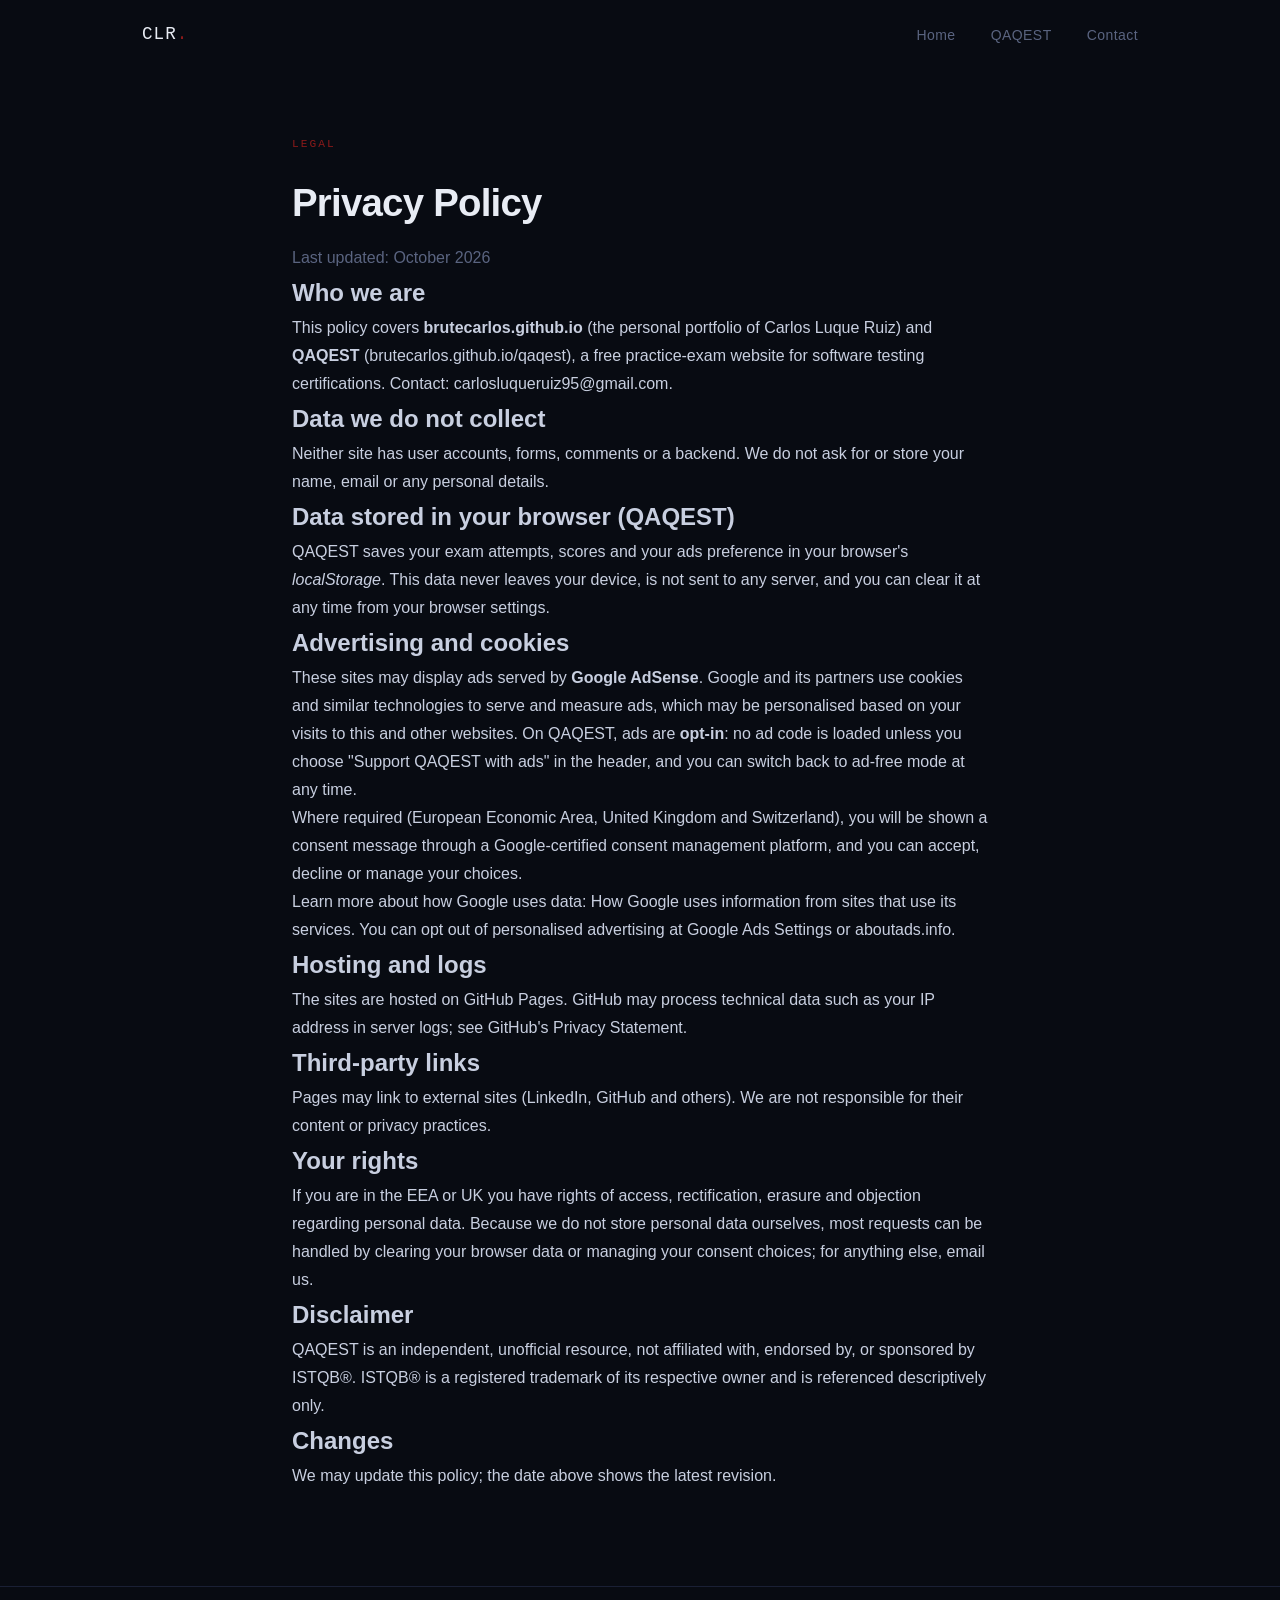
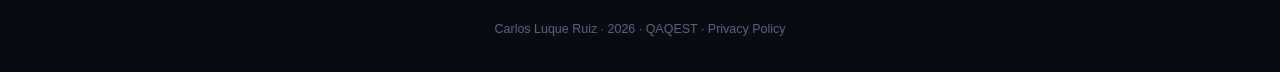
==== privacy.html @ 23a78026 "Publish CV portfolio at domain root with QAQEST project, privacy policy and AdSense snippet Co-autho" ====
<!DOCTYPE html>
<html lang="en">
  <head>
    <meta charset="UTF-8" />
    <meta name="viewport" content="width=device-width, initial-scale=1.0" />
    <meta name="description" content="Privacy policy for brutecarlos.github.io and QAQEST: what data is processed, how cookies and Google AdSense are used, and your choices." />
    <meta name="robots" content="index,follow" />
    <meta name="theme-color" content="#080b12" />
    <meta name="color-scheme" content="dark" />
    <meta http-equiv="Content-Security-Policy" content="default-src 'self'; script-src 'self' 'unsafe-inline' https://pagead2.googlesyndication.com https://partner.googleadservices.com https://tpc.googlesyndication.com https://www.googletagservices.com https://fundingchoicesmessages.google.com https://*.adtrafficquality.google; style-src 'self' 'unsafe-inline' https://fonts.googleapis.com https://cdnjs.cloudflare.com; font-src 'self' https://fonts.gstatic.com https://cdnjs.cloudflare.com data:; img-src 'self' data: https:; frame-src https://googleads.g.doubleclick.net https://tpc.googlesyndication.com https://*.google.com https://*.adtrafficquality.google; connect-src 'self' https://*.google.com https://*.googlesyndication.com https://*.adtrafficquality.google https://fundingchoicesmessages.google.com https://*.doubleclick.net; object-src 'none'; base-uri 'self'; form-action 'self'; upgrade-insecure-requests" />
    <link rel="canonical" href="https://brutecarlos.github.io/privacy.html" />
    <title>Privacy Policy – Carlos Luque Ruiz</title>
    <link rel="stylesheet" href="styles.css" />
    <link href="https://fonts.googleapis.com/css2?family=Inter:wght@300;400;500;600;700&family=JetBrains+Mono:wght@400;500&display=swap" rel="stylesheet" />
    <script async src="https://pagead2.googlesyndication.com/pagead/js/adsbygoogle.js?client=ca-pub-3540202863792769" crossorigin="anonymous"></script>
  </head>
  <body>
    <nav class="navbar" id="navbar">
      <div class="nav-container">
        <a href="index.html" class="nav-logo">CLR<span class="dot">.</span></a>
        <ul class="nav-links">
          <li><a href="index.html">Home</a></li>
          <li><a href="https://brutecarlos.github.io/qaqest/">QAQEST</a></li>
          <li><a href="index.html#contact">Contact</a></li>
        </ul>
      </div>
    </nav>

    <main id="main-content">
      <section class="section" style="padding-top: 8rem;">
        <div class="container" style="max-width: 760px;">
          <span class="section-label">Legal</span>
          <h1 class="section-title">Privacy Policy</h1>
          <p style="color: var(--text-muted);">Last updated: October 2026</p>

          <h2>Who we are</h2>
          <p>This policy covers <strong>brutecarlos.github.io</strong> (the personal portfolio of Carlos Luque Ruiz) and <strong>QAQEST</strong> (<a href="https://brutecarlos.github.io/qaqest/">brutecarlos.github.io/qaqest</a>), a free practice-exam website for software testing certifications. Contact: <a href="mailto:carlosluqueruiz95@gmail.com">carlosluqueruiz95@gmail.com</a>.</p>

          <h2>Data we do not collect</h2>
          <p>Neither site has user accounts, forms, comments or a backend. We do not ask for or store your name, email or any personal details.</p>

          <h2>Data stored in your browser (QAQEST)</h2>
          <p>QAQEST saves your exam attempts, scores and your ads preference in your browser's <em>localStorage</em>. This data never leaves your device, is not sent to any server, and you can clear it at any time from your browser settings.</p>

          <h2>Advertising and cookies</h2>
          <p>These sites may display ads served by <strong>Google AdSense</strong>. Google and its partners use cookies and similar technologies to serve and measure ads, which may be personalised based on your visits to this and other websites. On QAQEST, ads are <strong>opt-in</strong>: no ad code is loaded unless you choose "Support QAQEST with ads" in the header, and you can switch back to ad-free mode at any time.</p>
          <p>Where required (European Economic Area, United Kingdom and Switzerland), you will be shown a consent message through a Google-certified consent management platform, and you can accept, decline or manage your choices.</p>
          <p>Learn more about how Google uses data: <a href="https://policies.google.com/technologies/partner-sites" target="_blank" rel="noopener noreferrer">How Google uses information from sites that use its services</a>. You can opt out of personalised advertising at <a href="https://adssettings.google.com" target="_blank" rel="noopener noreferrer">Google Ads Settings</a> or <a href="https://www.aboutads.info" target="_blank" rel="noopener noreferrer">aboutads.info</a>.</p>

          <h2>Hosting and logs</h2>
          <p>The sites are hosted on GitHub Pages. GitHub may process technical data such as your IP address in server logs; see <a href="https://docs.github.com/en/site-policy/privacy-policies/github-general-privacy-statement" target="_blank" rel="noopener noreferrer">GitHub's Privacy Statement</a>.</p>

          <h2>Third-party links</h2>
          <p>Pages may link to external sites (LinkedIn, GitHub and others). We are not responsible for their content or privacy practices.</p>

          <h2>Your rights</h2>
          <p>If you are in the EEA or UK you have rights of access, rectification, erasure and objection regarding personal data. Because we do not store personal data ourselves, most requests can be handled by clearing your browser data or managing your consent choices; for anything else, email us.</p>

          <h2>Disclaimer</h2>
          <p>QAQEST is an independent, unofficial resource, not affiliated with, endorsed by, or sponsored by ISTQB®. ISTQB® is a registered trademark of its respective owner and is referenced descriptively only.</p>

          <h2>Changes</h2>
          <p>We may update this policy; the date above shows the latest revision.</p>
        </div>
      </section>
    </main>

    <footer class="footer">
      <p>
        Carlos Luque Ruiz · 2026 ·
        <a href="https://brutecarlos.github.io/qaqest/">QAQEST</a> ·
        <a href="privacy.html">Privacy Policy</a>
      </p>
    </footer>
  </body>
</html>
---- styles.css ----
/* ─── RESET & BASE ──────────────────────────────────────────── */
*, *::before, *::after { box-sizing: border-box; margin: 0; padding: 0; }

:root {
  --bg:           #080b12;
  --bg-alt:       #060810;
  --surface:      #0d1120;
  --surface-2:    #111628;
  --border:       #1a2035;
  --border-hover: #2a3550;
  --accent:       #8b1a1a;
  --accent-light: #a82020;
  --accent-dim:   rgba(139,26,26,.12);
  --navy:         #0f1e3d;
  --text:         #c8cfe0;
  --text-muted:   #5a6480;
  --text-strong:  #e8ecf4;
  --mono-font:    'JetBrains Mono', monospace;
  --sans-font:    'Inter', sans-serif;
  --radius:       10px;
  --transition:   .25s ease;
}

html { scroll-behavior: smooth; }

body {
  background: var(--bg);
  color: var(--text);
  font-family: var(--sans-font);
  font-size: 16px;
  line-height: 1.75;
  overflow-x: hidden;
}

a { color: inherit; text-decoration: none; }
ul { list-style: none; }

:focus-visible {
  outline: 2px solid var(--accent);
  outline-offset: 3px;
}

.skip-link {
  position: absolute;
  top: -40px;
  left: 12px;
  z-index: 1000;
  background: var(--surface);
  color: var(--text-strong);
  border: 1px solid var(--border-hover);
  border-radius: 6px;
  padding: .5rem .75rem;
  font-size: .8rem;
}

.skip-link:focus {
  top: 12px;
}

::-webkit-scrollbar { width: 5px; }
::-webkit-scrollbar-track { background: var(--bg); }
::-webkit-scrollbar-thumb { background: var(--accent); border-radius: 3px; }

/* ─── UTILITIES ─────────────────────────────────────────────── */
.accent { color: var(--accent); }
.dot    { color: var(--accent); }

.container {
  max-width: 1060px;
  margin: 0 auto;
  padding: 0 2rem;
}

/* ─── NAVBAR ─────────────────────────────────────────────────── */
.navbar {
  position: fixed;
  top: 0; left: 0; right: 0;
  z-index: 100;
  padding: 1.2rem 0;
  transition: background var(--transition), border-bottom var(--transition);
}
.navbar.scrolled {
  background: rgba(8,11,18,.94);
  backdrop-filter: blur(14px);
  border-bottom: 1px solid var(--border);
}
.nav-container {
  max-width: 1060px;
  margin: 0 auto;
  padding: 0 2rem;
  display: flex;
  align-items: center;
  justify-content: space-between;
}
.nav-logo {
  font-family: var(--mono-font);
  font-size: 1.1rem;
  font-weight: 500;
  letter-spacing: .06em;
  color: var(--text-strong);
}
.nav-links {
  display: flex;
  gap: 2.2rem;
}
.nav-links a {
  font-size: .875rem;
  color: var(--text-muted);
  letter-spacing: .03em;
  transition: color var(--transition);
}
.nav-links a:hover { color: var(--text-strong); }

.lang-toggle {
  background: transparent;
  color: var(--text-muted);
  border: 1px solid var(--border);
  border-radius: 6px;
  padding: .35rem .6rem;
  font-size: .75rem;
  font-family: var(--mono-font);
  letter-spacing: .06em;
  cursor: pointer;
  transition: all var(--transition);
}

.lang-toggle:hover {
  color: var(--text-strong);
  border-color: var(--border-hover);
}

.hamburger {
  display: none;
  flex-direction: column;
  gap: 5px;
  background: none;
  border: none;
  cursor: pointer;
  padding: 4px;
}
.hamburger span {
  display: block;
  width: 22px;
  height: 1.5px;
  background: var(--text);
  border-radius: 2px;
}

/* ─── HERO ───────────────────────────────────────────────────── */
.hero {
  min-height: 100vh;
  display: flex;
  align-items: center;
  padding: 8rem 2rem 5rem;
  position: relative;
}
.hero::before {
  content: '';
  position: absolute;
  inset: 0;
  background:
    radial-gradient(ellipse 55% 50% at 10% 65%, rgba(139,26,26,.07) 0%, transparent 70%),
    radial-gradient(ellipse 45% 40% at 85% 25%, rgba(15,30,61,.45) 0%, transparent 70%);
  pointer-events: none;
}
.hero-content {
  position: relative;
  max-width: 1060px;
  margin: 0 auto;
  width: 100%;
}
.hero-eyebrow {
  font-size: .78rem;
  font-family: var(--mono-font);
  color: var(--text-muted);
  letter-spacing: .15em;
  text-transform: uppercase;
  margin-bottom: 1.5rem;
}
.hero-title {
  font-size: clamp(3.2rem, 9vw, 6.5rem);
  font-weight: 700;
  line-height: 1.03;
  letter-spacing: -.03em;
  color: var(--text-strong);
  margin-bottom: 1.75rem;
}
.hero-subtitle {
  font-size: clamp(.95rem, 2vw, 1.1rem);
  color: var(--text-muted);
  max-width: 560px;
  margin-bottom: 1rem;
  line-height: 1.8;
}
.hero-quote {
  max-width: 620px;
  margin-bottom: 2.3rem;
  padding-left: .9rem;
  border-left: 2px solid var(--accent);
  color: var(--text);
  font-size: .92rem;
  font-style: italic;
  letter-spacing: .01em;
}
.hero-cta {
  display: flex;
  gap: 1rem;
  flex-wrap: wrap;
}

/* Buttons */
.btn {
  display: inline-flex;
  align-items: center;
  gap: .5rem;
  padding: .65rem 1.5rem;
  border-radius: 6px;
  font-weight: 500;
  font-size: .875rem;
  transition: all var(--transition);
  cursor: pointer;
  border: none;
  letter-spacing: .02em;
}
.btn-primary {
  background: var(--accent);
  color: #fff;
}
.btn-primary:hover { background: var(--accent-light); transform: translateY(-2px); }
.btn-ghost {
  background: transparent;
  color: var(--text-muted);
  border: 1px solid var(--border);
}
.btn-ghost:hover { border-color: var(--border-hover); color: var(--text-strong); transform: translateY(-2px); }

/* ─── SECTIONS ───────────────────────────────────────────────── */
.section     { padding: 6rem 0; }
.section-alt { background: var(--bg-alt); }

.section-label {
  display: inline-block;
  font-family: var(--mono-font);
  font-size: .7rem;
  color: var(--accent);
  letter-spacing: .18em;
  text-transform: uppercase;
  margin-bottom: .9rem;
}
.section-title {
  font-size: clamp(1.6rem, 3.5vw, 2.4rem);
  font-weight: 700;
  color: var(--text-strong);
  letter-spacing: -.02em;
  margin-bottom: .5rem;
}
.section-sub {
  color: var(--text-muted);
  max-width: 480px;
  margin-bottom: 3rem;
  font-size: .95rem;
}

/* ─── ABOUT ──────────────────────────────────────────────────── */
.about-grid {
  display: grid;
  grid-template-columns: 1.15fr 1fr;
  gap: 5rem;
  align-items: start;
  margin-top: 2.5rem;
}
.about-text p { color: var(--text-muted); margin-bottom: 1rem; font-size: .93rem; }
.about-text strong { color: var(--text); font-weight: 600; }
.about-stats {
  display: grid;
  grid-template-columns: 1fr 1fr;
  gap: .9rem;
}
.stat-card {
  background: var(--surface);
  border: 1px solid var(--border);
  border-radius: var(--radius);
  padding: 1.3rem 1.1rem;
  display: flex;
  flex-direction: column;
  gap: .35rem;
  transition: border-color var(--transition);
}
.stat-card:hover { border-color: var(--border-hover); }
.stat-number {
  font-size: 1.7rem;
  font-weight: 700;
  color: var(--accent);
  line-height: 1;
  font-family: var(--mono-font);
}
.stat-label {
  font-size: .78rem;
  color: var(--text-muted);
  line-height: 1.4;
}

/* ─── EXPERIENCE / TIMELINE ──────────────────────────────────── */
.timeline {
  margin-top: 2.5rem;
  display: flex;
  flex-direction: column;
  gap: 0;
  border-left: 1px solid var(--border);
  padding-left: 2rem;
  margin-left: .5rem;
}
.timeline-item {
  position: relative;
  padding-bottom: 3rem;
}
.timeline-item:last-child { padding-bottom: 0; }

/* dot on the line */
.timeline-item::before {
  content: '';
  position: absolute;
  left: -2.4rem;
  top: .4rem;
  width: 8px;
  height: 8px;
  border-radius: 50%;
  background: var(--accent);
  border: 2px solid var(--bg);
  outline: 1px solid var(--accent);
}
.timeline-meta {
  display: flex;
  align-items: center;
  gap: 1rem;
  margin-bottom: .3rem;
}
.timeline-company {
  font-size: .78rem;
  font-family: var(--mono-font);
  font-weight: 500;
  color: var(--accent);
  letter-spacing: .08em;
  text-transform: uppercase;
}
.timeline-period {
  font-size: .75rem;
  color: var(--text-muted);
  font-family: var(--mono-font);
}
.timeline-role {
  font-size: 1.1rem;
  font-weight: 600;
  color: var(--text-strong);
  margin-bottom: .6rem;
  letter-spacing: -.01em;
}
.timeline-desc {
  font-size: .9rem;
  color: var(--text-muted);
  margin-bottom: .75rem;
  max-width: 720px;
}
.timeline-list {
  display: flex;
  flex-direction: column;
  gap: .4rem;
}
.timeline-list li {
  font-size: .875rem;
  color: var(--text-muted);
  padding-left: 1rem;
  position: relative;
  max-width: 720px;
}
.timeline-list li::before {
  content: '—';
  position: absolute;
  left: 0;
  color: var(--border-hover);
}
.timeline-list strong { color: var(--text); font-weight: 500; }

/* ─── SKILLS ─────────────────────────────────────────────────── */
.skills-grid {
  display: grid;
  grid-template-columns: repeat(auto-fit, minmax(220px, 1fr));
  gap: 1.25rem;
  margin-top: 2.5rem;
}
.skill-category {
  background: var(--surface);
  border: 1px solid var(--border);
  border-radius: var(--radius);
  padding: 1.5rem;
  transition: border-color var(--transition);
}
.skill-category:hover { border-color: var(--border-hover); }
.skill-category h3 {
  font-size: .82rem;
  font-weight: 600;
  color: var(--text-strong);
  letter-spacing: .04em;
  margin-bottom: .9rem;
  padding-bottom: .7rem;
  border-bottom: 1px solid var(--border);
  text-transform: uppercase;
}
.skill-category li {
  color: var(--text-muted);
  font-size: .875rem;
  padding: .28rem 0;
}

/* Certifications row */
.certs-row {
  display: flex;
  flex-direction: column;
  gap: .9rem;
  margin-top: 2.5rem;
}
.cert-card {
  display: flex;
  align-items: flex-start;
  gap: 1.25rem;
  background: var(--surface);
  border: 1px solid var(--border);
  border-radius: var(--radius);
  padding: 1.25rem 1.5rem;
  transition: border-color var(--transition);
}
.cert-card:hover { border-color: var(--border-hover); }
.cert-icon {
  color: var(--accent);
  font-size: 1.1rem;
  margin-top: .1rem;
  flex-shrink: 0;
}
.cert-title {
  font-size: .9rem;
  font-weight: 600;
  color: var(--text-strong);
  margin-bottom: .2rem;
}
.cert-sub {
  font-size: .8rem;
  color: var(--text-muted);
}

/* ─── PROJECTS ───────────────────────────────────────────────── */
.projects-grid {
  display: grid;
  grid-template-columns: repeat(auto-fit, minmax(290px, 1fr));
  gap: 1.25rem;
  margin-top: 2.5rem;
}
.project-card {
  background: var(--surface);
  border: 1px solid var(--border);
  border-radius: var(--radius);
  padding: 1.75rem;
  display: flex;
  flex-direction: column;
  gap: .9rem;
  transition: border-color var(--transition), transform var(--transition);
}
.project-card:hover { border-color: var(--border-hover); transform: translateY(-3px); }
.project-wip { border-style: dashed; }
.project-header {
  display: flex;
  align-items: center;
  justify-content: space-between;
}
.project-icon { font-size: 1.8rem; }
.project-store-link { color: var(--text-muted); font-size: .85rem; transition: color var(--transition); }
.project-store-link:hover { color: var(--accent); }
.wip-badge {
  display: flex;
  align-items: center;
  gap: .4rem;
  font-size: .72rem;
  font-family: var(--mono-font);
  color: var(--text-muted);
}
.wip-dot {
  width: 6px; height: 6px;
  background: var(--accent);
  border-radius: 50%;
  animation: pulse 2s ease-in-out infinite;
}
@keyframes pulse { 0%, 100% { opacity: 1; } 50% { opacity: .25; } }
.project-card h3 {
  font-size: 1.1rem;
  font-weight: 600;
  color: var(--text-strong);
  letter-spacing: -.01em;
}
.project-card p { font-size: .875rem; color: var(--text-muted); flex: 1; line-height: 1.7; }
.project-tech { display: flex; flex-wrap: wrap; gap: .45rem; margin-top: .2rem; }
.project-tech span {
  font-size: .72rem;
  font-family: var(--mono-font);
  color: var(--text-muted);
  background: var(--surface-2);
  border: 1px solid var(--border);
  padding: .18rem .55rem;
  border-radius: 4px;
}

/* ─── CONTACT ────────────────────────────────────────────────── */
.contact-container { text-align: center; }
.contact-container .section-sub { margin: .5rem auto 0; }
.contact-links {
  display: flex;
  gap: 1rem;
  justify-content: center;
  flex-wrap: wrap;
  margin-top: 2.5rem;
}
.contact-card {
  display: flex;
  align-items: center;
  gap: .7rem;
  background: var(--surface);
  border: 1px solid var(--border);
  border-radius: var(--radius);
  padding: .9rem 1.5rem;
  font-size: .875rem;
  color: var(--text-muted);
  transition: all var(--transition);
}
.contact-card i { font-size: 1rem; color: var(--accent); }
.contact-card:hover { border-color: var(--border-hover); color: var(--text-strong); transform: translateY(-2px); }

/* ─── FOOTER ─────────────────────────────────────────────────── */
.footer {
  text-align: center;
  padding: 2rem;
  font-size: .78rem;
  color: var(--text-muted);
  border-top: 1px solid var(--border);
}

/* ─── REVEAL ANIMATIONS ─────────────────────────────────────── */
.reveal { opacity: 0; transform: translateY(18px); transition: opacity .55s ease, transform .55s ease; }
.reveal.visible { opacity: 1; transform: translateY(0); }

/* ─── RESPONSIVE ─────────────────────────────────────────────── */
@media (max-width: 768px) {
  .nav-links { display: none; flex-direction: column; }
  .nav-links.open {
    display: flex;
    position: absolute;
    top: 100%; left: 0; right: 0;
    background: rgba(8,11,18,.97);
    border-top: 1px solid var(--border);
    padding: 1.5rem 2rem;
    gap: 1.2rem;
  }
  .lang-toggle { margin-left: auto; margin-right: .65rem; }
  .hamburger { display: flex; }
  .about-grid { grid-template-columns: 1fr; gap: 2.5rem; }
  .timeline { padding-left: 1.5rem; }
}
@media (max-width: 480px) {
  .hero-cta { flex-direction: column; align-items: flex-start; }
  .about-stats { grid-template-columns: 1fr 1fr; }
  .contact-card { width: 100%; justify-content: center; }
}

@media (prefers-reduced-motion: reduce) {
  html { scroll-behavior: auto; }
  *, *::before, *::after {
    animation-duration: 0.01ms !important;
    animation-iteration-count: 1 !important;
    transition-duration: 0.01ms !important;
  }
  .reveal {
    opacity: 1;
    transform: none;
  }
}
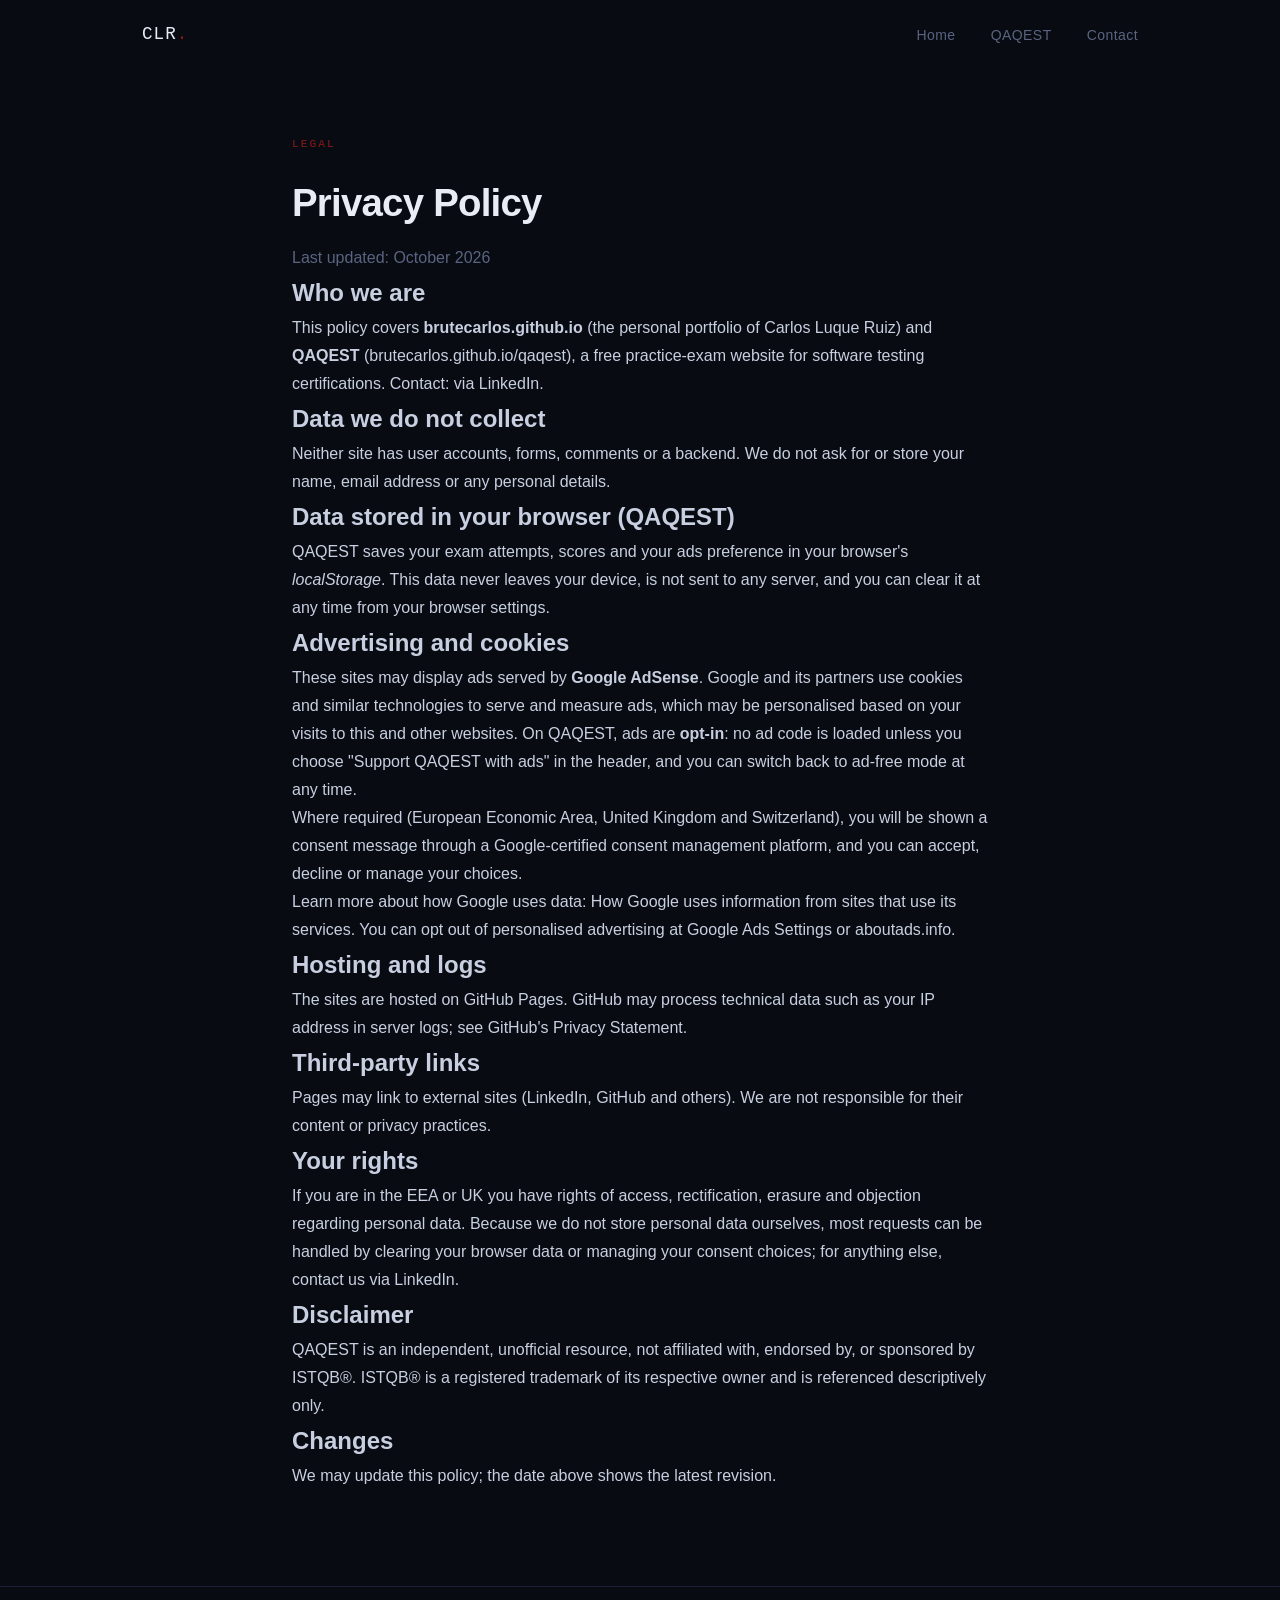
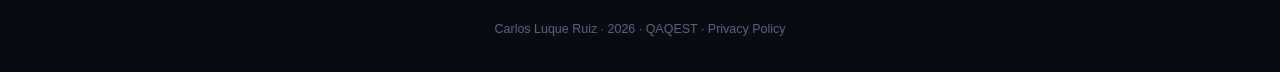
==== commit 5b7e768a: "CV: QA Engineer title at mkodo, Pollard Banknote/digital scratch games, anonymise client, LinkedIn-o" ====
--- a/privacy.html
+++ b/privacy.html
@@ -34,10 +34,10 @@
           <p style="color: var(--text-muted);">Last updated: October 2026</p>
 
           <h2>Who we are</h2>
-          <p>This policy covers <strong>brutecarlos.github.io</strong> (the personal portfolio of Carlos Luque Ruiz) and <strong>QAQEST</strong> (<a href="https://brutecarlos.github.io/qaqest/">brutecarlos.github.io/qaqest</a>), a free practice-exam website for software testing certifications. Contact: <a href="mailto:carlosluqueruiz95@gmail.com">carlosluqueruiz95@gmail.com</a>.</p>
+          <p>This policy covers <strong>brutecarlos.github.io</strong> (the personal portfolio of Carlos Luque Ruiz) and <strong>QAQEST</strong> (<a href="https://brutecarlos.github.io/qaqest/">brutecarlos.github.io/qaqest</a>), a free practice-exam website for software testing certifications. Contact: via <a href="https://www.linkedin.com/in/carlos-luque-ruiz-746853b2/" target="_blank" rel="noopener noreferrer">LinkedIn</a>.</p>
 
           <h2>Data we do not collect</h2>
-          <p>Neither site has user accounts, forms, comments or a backend. We do not ask for or store your name, email or any personal details.</p>
+          <p>Neither site has user accounts, forms, comments or a backend. We do not ask for or store your name, email address or any personal details.</p>
 
           <h2>Data stored in your browser (QAQEST)</h2>
           <p>QAQEST saves your exam attempts, scores and your ads preference in your browser's <em>localStorage</em>. This data never leaves your device, is not sent to any server, and you can clear it at any time from your browser settings.</p>
@@ -54,7 +54,7 @@
           <p>Pages may link to external sites (LinkedIn, GitHub and others). We are not responsible for their content or privacy practices.</p>
 
           <h2>Your rights</h2>
-          <p>If you are in the EEA or UK you have rights of access, rectification, erasure and objection regarding personal data. Because we do not store personal data ourselves, most requests can be handled by clearing your browser data or managing your consent choices; for anything else, email us.</p>
+          <p>If you are in the EEA or UK you have rights of access, rectification, erasure and objection regarding personal data. Because we do not store personal data ourselves, most requests can be handled by clearing your browser data or managing your consent choices; for anything else, contact us via LinkedIn.</p>
 
           <h2>Disclaimer</h2>
           <p>QAQEST is an independent, unofficial resource, not affiliated with, endorsed by, or sponsored by ISTQB®. ISTQB® is a registered trademark of its respective owner and is referenced descriptively only.</p>
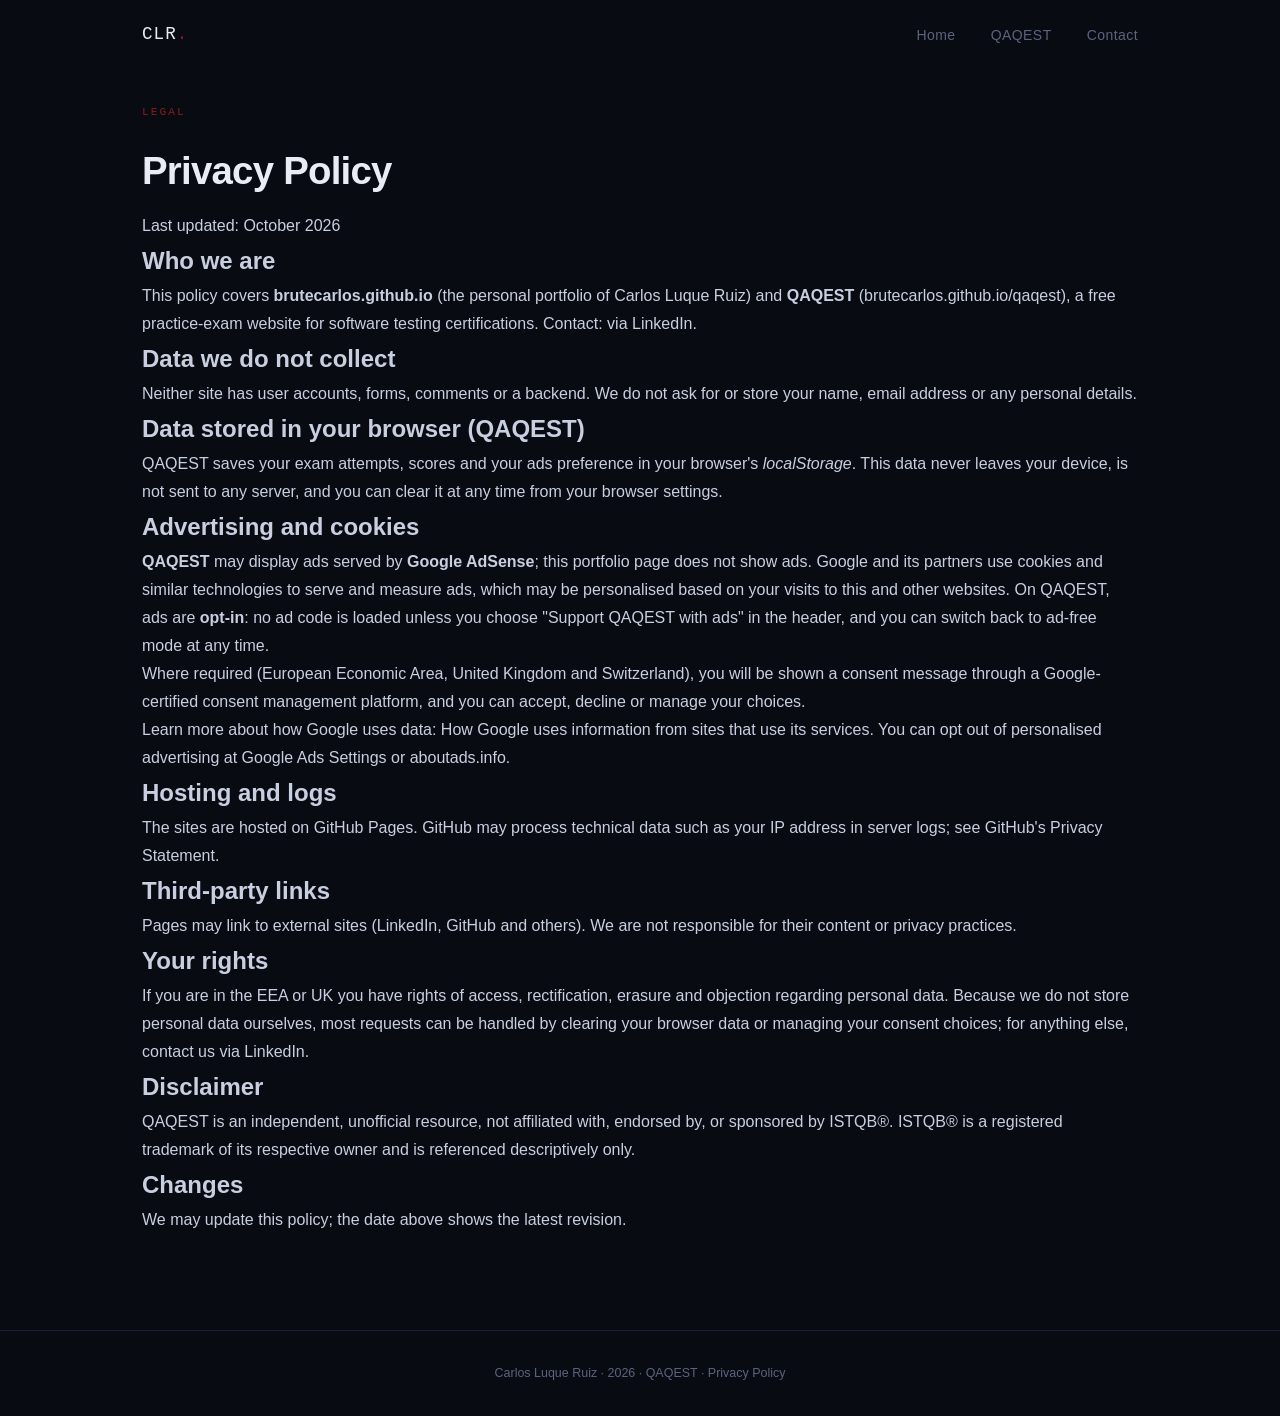
==== commit 2c18a689: "Remove AdSense from CV pages; ads run only on QAQEST (opt-in) Co-authored-by: Copilot App <223556219" ====
--- a/privacy.html
+++ b/privacy.html
@@ -7,12 +7,15 @@
     <meta name="robots" content="index,follow" />
     <meta name="theme-color" content="#080b12" />
     <meta name="color-scheme" content="dark" />
-    <meta http-equiv="Content-Security-Policy" content="default-src 'self'; script-src 'self' 'unsafe-inline' https://pagead2.googlesyndication.com https://partner.googleadservices.com https://tpc.googlesyndication.com https://www.googletagservices.com https://fundingchoicesmessages.google.com https://*.adtrafficquality.google; style-src 'self' 'unsafe-inline' https://fonts.googleapis.com https://cdnjs.cloudflare.com; font-src 'self' https://fonts.gstatic.com https://cdnjs.cloudflare.com data:; img-src 'self' data: https:; frame-src https://googleads.g.doubleclick.net https://tpc.googlesyndication.com https://*.google.com https://*.adtrafficquality.google; connect-src 'self' https://*.google.com https://*.googlesyndication.com https://*.adtrafficquality.google https://fundingchoicesmessages.google.com https://*.doubleclick.net; object-src 'none'; base-uri 'self'; form-action 'self'; upgrade-insecure-requests" />
+    <meta http-equiv="Content-Security-Policy" content="default-src 'self'; script-src 'self'; style-src 'self' https://fonts.googleapis.com https://cdnjs.cloudflare.com; font-src 'self' https://fonts.gstatic.com https://cdnjs.cloudflare.com data:; img-src 'self' data: https:; connect-src 'self'; object-src 'none'; base-uri 'self'; form-action 'self'; upgrade-insecure-requests" />
     <link rel="canonical" href="https://brutecarlos.github.io/privacy.html" />
     <title>Privacy Policy – Carlos Luque Ruiz</title>
+    <link rel="icon" href="favicon.svg" type="image/svg+xml" />
+    <link rel="icon" href="favicon-32.png" sizes="32x32" type="image/png" />
+    <link rel="shortcut icon" href="favicon.ico" />
+    <link rel="apple-touch-icon" href="apple-touch-icon.png" />
     <link rel="stylesheet" href="styles.css" />
     <link href="https://fonts.googleapis.com/css2?family=Inter:wght@300;400;500;600;700&family=JetBrains+Mono:wght@400;500&display=swap" rel="stylesheet" />
-    <script async src="https://pagead2.googlesyndication.com/pagead/js/adsbygoogle.js?client=ca-pub-3540202863792769" crossorigin="anonymous"></script>
   </head>
   <body>
     <nav class="navbar" id="navbar">
@@ -43,7 +46,7 @@
           <p>QAQEST saves your exam attempts, scores and your ads preference in your browser's <em>localStorage</em>. This data never leaves your device, is not sent to any server, and you can clear it at any time from your browser settings.</p>
 
           <h2>Advertising and cookies</h2>
-          <p>These sites may display ads served by <strong>Google AdSense</strong>. Google and its partners use cookies and similar technologies to serve and measure ads, which may be personalised based on your visits to this and other websites. On QAQEST, ads are <strong>opt-in</strong>: no ad code is loaded unless you choose "Support QAQEST with ads" in the header, and you can switch back to ad-free mode at any time.</p>
+          <p><strong>QAQEST</strong> may display ads served by <strong>Google AdSense</strong>; this portfolio page does not show ads. Google and its partners use cookies and similar technologies to serve and measure ads, which may be personalised based on your visits to this and other websites. On QAQEST, ads are <strong>opt-in</strong>: no ad code is loaded unless you choose "Support QAQEST with ads" in the header, and you can switch back to ad-free mode at any time.</p>
           <p>Where required (European Economic Area, United Kingdom and Switzerland), you will be shown a consent message through a Google-certified consent management platform, and you can accept, decline or manage your choices.</p>
           <p>Learn more about how Google uses data: <a href="https://policies.google.com/technologies/partner-sites" target="_blank" rel="noopener noreferrer">How Google uses information from sites that use its services</a>. You can opt out of personalised advertising at <a href="https://adssettings.google.com" target="_blank" rel="noopener noreferrer">Google Ads Settings</a> or <a href="https://www.aboutads.info" target="_blank" rel="noopener noreferrer">aboutads.info</a>.</p>
 
--- a/styles.css
+++ b/styles.css
@@ -331,8 +331,9 @@
 }
 .timeline-meta {
   display: flex;
-  align-items: center;
-  gap: 1rem;
+  flex-wrap: wrap;
+  align-items: center;
+  gap: .3rem 1rem;
   margin-bottom: .3rem;
 }
 .timeline-company {
@@ -343,6 +344,11 @@
   letter-spacing: .08em;
   text-transform: uppercase;
 }
+.timeline-location {
+  font-size: .78rem;
+  color: var(--text-muted);
+}
+.timeline-location i { margin-right: .3rem; font-size: .72rem; }
 .timeline-period {
   font-size: .75rem;
   color: var(--text-muted);
@@ -446,6 +452,8 @@
   font-size: .8rem;
   color: var(--text-muted);
 }
+.cert-link { color: var(--accent); text-decoration: underline; text-underline-offset: 2px; }
+.cert-link:hover { opacity: .85; }
 
 /* ─── PROJECTS ───────────────────────────────────────────────── */
 .projects-grid {
